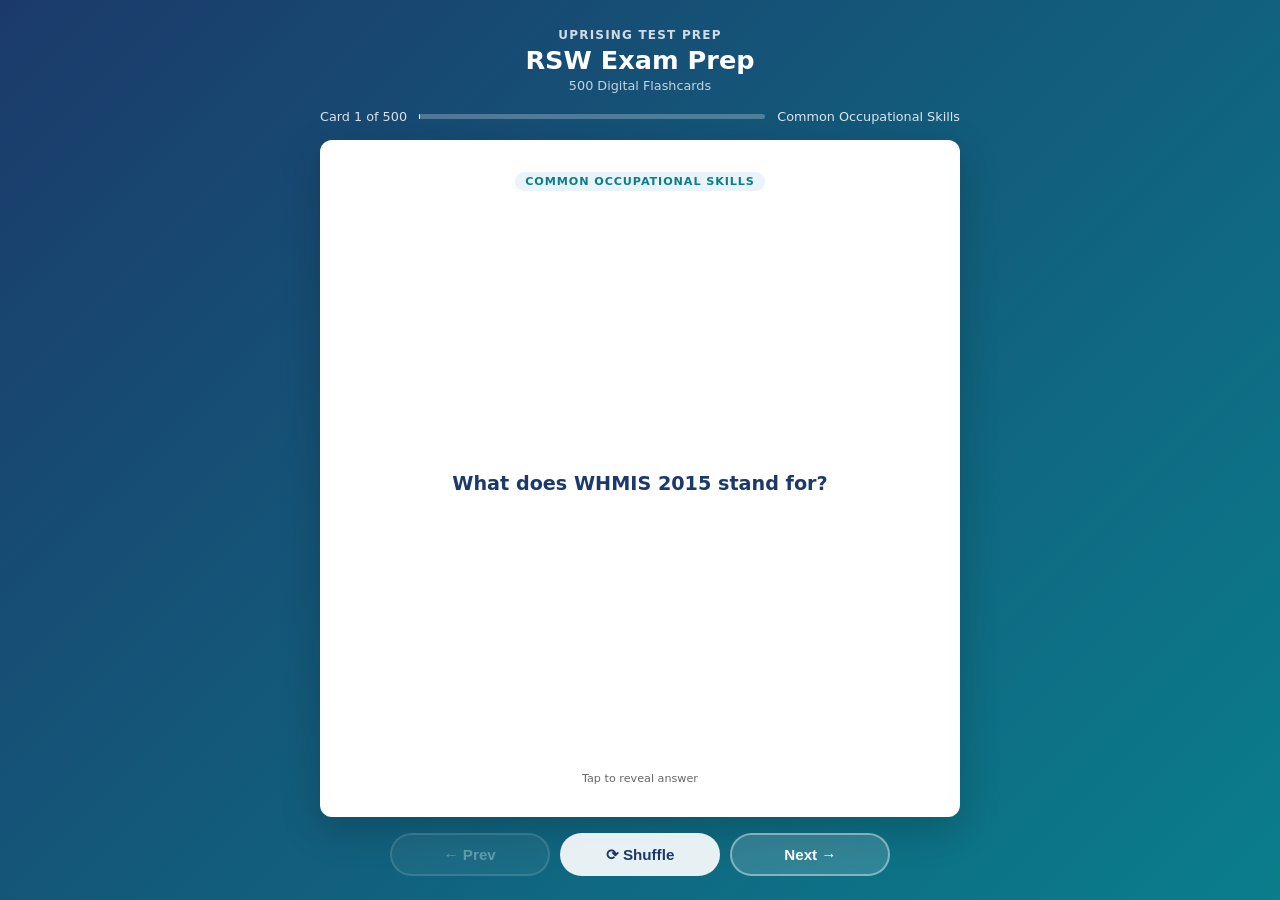
==== flashcards/index.html @ e1ae6722 "Deploy RSW exam" ====
<!DOCTYPE html>
<html lang="en">
<head>
  <meta charset="UTF-8">
  <meta name="viewport" content="width=device-width, initial-scale=1.0">
  <title>RSW Exam Prep — Flashcards</title>
  <style>
    :root {
      --blue:   #1B3A6B;
      --teal:   #0A7E8C;
      --ltblue: #E8F4F8;
      --white:  #FFFFFF;
      --text:   #1A1A1A;
      --muted:  #666;
      --radius: 12px;
    }
    * { box-sizing: border-box; margin: 0; padding: 0; }
    html, body { height: 100%; }
    body {
      font-family: 'Segoe UI', system-ui, sans-serif;
      background: linear-gradient(135deg, var(--blue) 0%, var(--teal) 100%);
      min-height: 100dvh;
      display: flex;
      flex-direction: column;
      align-items: center;
      padding: 1.25rem 1rem 1rem;
      gap: 0.75rem;
      overflow-x: hidden;
    }
    header { text-align: center; color: #fff; flex-shrink: 0; }
    header .brand { font-size: 0.75rem; font-weight: 700; letter-spacing: 0.1em; opacity: 0.8; text-transform: uppercase; }
    header h1 { font-size: 1.3rem; font-weight: 800; margin-top: 0.2rem; }
    header .subtitle { font-size: 0.8rem; opacity: 0.75; margin-top: 0.15rem; }
    #progress-info {
      display: flex; align-items: center; gap: 0.75rem;
      color: rgba(255,255,255,0.85); font-size: 0.8rem;
      flex-shrink: 0; width: 100%; max-width: 640px;
    }
    #progress-bar-track {
      flex: 1; background: rgba(255,255,255,0.25);
      border-radius: 4px; height: 5px;
    }
    #progress-bar-fill { height: 100%; background: #fff; border-radius: 4px; transition: width 0.3s; }
    .card-scene {
      width: 100%; max-width: 640px;
      perspective: 1200px;
      cursor: pointer;
      flex: 1; min-height: 0;
      display: flex; flex-direction: column;
    }
    .card-inner {
      position: relative; width: 100%;
      flex: 1; min-height: 0;
      transition: transform 0.55s cubic-bezier(.4,0,.2,1);
      transform-style: preserve-3d;
    }
    .card-scene.flipped .card-inner { transform: rotateY(180deg); }
    .card-face {
      position: absolute; inset: 0;
      backface-visibility: hidden; -webkit-backface-visibility: hidden;
      border-radius: var(--radius);
      display: flex; flex-direction: column;
      padding: 1.5rem 1.75rem;
      box-shadow: 0 12px 40px rgba(0,0,0,0.2);
      overflow: hidden;
    }
    .card-front { background: var(--white); align-items: center; justify-content: center; }
    .card-back  { background: var(--ltblue); transform: rotateY(180deg); }
    .card-badge {
      font-size: 0.7rem; font-weight: 700; text-transform: uppercase;
      letter-spacing: 0.08em;
      background: var(--ltblue); color: var(--teal);
      padding: 0.2rem 0.65rem; border-radius: 20px;
      margin-bottom: 0.85rem; flex-shrink: 0;
    }
    .card-back .card-badge { background: rgba(10,126,140,0.12); }
    .card-front .q-text {
      font-size: 1.1rem; font-weight: 600; color: var(--blue); line-height: 1.55;
      text-align: center; overflow-y: auto; flex: 1;
      display: flex; align-items: center; justify-content: center;
      scrollbar-width: thin; scrollbar-color: rgba(27,58,107,0.3) transparent;
    }
    .card-back .a-label { font-size: 0.7rem; font-weight: 700; color: var(--teal); text-transform: uppercase; letter-spacing: 0.08em; margin-bottom: 0.4rem; flex-shrink: 0; }
    .card-back .a-text  {
      font-size: 0.975rem; color: var(--text); line-height: 1.65;
      overflow-y: auto; flex: 1; min-height: 0; padding-right: 4px;
      scrollbar-width: thin; scrollbar-color: rgba(10,126,140,0.4) transparent;
    }
    .card-back .a-text::-webkit-scrollbar { width: 4px; }
    .card-back .a-text::-webkit-scrollbar-track { background: transparent; }
    .card-back .a-text::-webkit-scrollbar-thumb { background: rgba(10,126,140,0.4); border-radius: 4px; }
    .tap-hint { flex-shrink: 0; margin-top: 0.6rem; font-size: 0.7rem; color: var(--muted); text-align: center; }
    .card-back .tap-hint { color: var(--teal); opacity: 0.7; }
    .controls {
      display: flex; gap: 0.65rem; flex-wrap: nowrap;
      justify-content: center; flex-shrink: 0;
      width: 100%; max-width: 640px;
      padding-bottom: env(safe-area-inset-bottom, 0px);
    }
    .btn {
      padding: 0.6rem 1.2rem; border-radius: 50px;
      border: 2px solid rgba(255,255,255,0.4);
      background: rgba(255,255,255,0.15); color: #fff;
      font-weight: 700; font-size: 0.875rem; cursor: pointer;
      transition: all 0.2s; backdrop-filter: blur(4px);
      white-space: nowrap; flex: 1; max-width: 160px;
    }
    .btn:hover { background: rgba(255,255,255,0.3); border-color: rgba(255,255,255,0.7); }
    .btn:active { transform: scale(0.96); }
    .btn:disabled { opacity: 0.35; cursor: not-allowed; }
    .btn.btn-primary { background: rgba(255,255,255,0.9); color: var(--blue); border-color: transparent; }
    .btn.btn-primary:hover { background: #fff; }
    #loading { color: rgba(255,255,255,0.8); font-size: 1rem; text-align: center; padding: 3rem; flex: 1; }
    @media (min-width: 768px) {
      body { padding: 1.75rem 1.5rem 1.5rem; gap: 1rem; }
      header h1 { font-size: 1.6rem; }
      .card-face { padding: 2rem 2.5rem; }
      .card-front .q-text { font-size: 1.2rem; }
      .card-back .a-text { font-size: 1.05rem; }
      .btn { font-size: 0.95rem; padding: 0.65rem 1.4rem; }
    }
    @media (max-width: 380px) {
      body { padding: 0.75rem; gap: 0.5rem; }
      header .brand { font-size: 0.65rem; }
      header h1 { font-size: 1.1rem; }
      header .subtitle { display: none; }
      .card-face { padding: 1rem 1.1rem; }
      .card-front .q-text { font-size: 0.975rem; }
      .card-back .a-text { font-size: 0.875rem; }
      .btn { font-size: 0.8rem; padding: 0.5rem 0.75rem; }
    }
  </style>
</head>
<body>
<header>
  <div class="brand">Uprising Test Prep</div>
  <h1>RSW Exam Prep</h1>
  <div class="subtitle">500 Digital Flashcards</div>
</header>
<div id="progress-info">
  <span id="card-counter">Card 1 of 500</span>
  <div id="progress-bar-track"><div id="progress-bar-fill" style="width:0%"></div></div>
  <span id="domain-label"></span>
</div>
<div id="loading">Loading flashcards...</div>
<div class="card-scene" id="card-scene" style="display:none" onclick="flipCard()">
  <div class="card-inner" id="card-inner">
    <div class="card-face card-front">
      <div class="card-badge" id="front-badge"></div>
      <div class="q-text" id="q-text"></div>
      <div class="tap-hint">Tap to reveal answer</div>
    </div>
    <div class="card-face card-back">
      <div class="card-badge" id="back-badge">Answer</div>
      <div class="a-label">Answer</div>
      <div class="a-text" id="a-text"></div>
      <div class="tap-hint">Tap to flip back</div>
    </div>
  </div>
</div>
<div class="controls" id="controls" style="display:none">
  <button class="btn" id="prev-btn" onclick="event.stopPropagation();move(-1)" disabled>&#8592; Prev</button>
  <button class="btn btn-primary" onclick="event.stopPropagation();shuffleCards()">&#10227; Shuffle</button>
  <button class="btn" id="next-btn" onclick="event.stopPropagation();move(1)">Next &#8594;</button>
</div>
<script>
const DOMAIN_LABELS = {
  common_occupational_skills: "Common Occupational Skills",
  layout_and_fabrication: "Layout and Fabrication",
  cutting_and_gouging: "Cutting and Gouging",
  welding_processes: "Welding Processes",
};
let cards   = [];
let current = 0;
async function init() {
  try {
    const res = await fetch('flashcards.json');
    if (!res.ok) throw new Error('Network error');
    cards = await res.json();
    document.getElementById('loading').style.display    = 'none';
    document.getElementById('card-scene').style.display = 'flex';
    document.getElementById('controls').style.display   = 'flex';
    show();
  } catch (e) {
    document.getElementById('loading').textContent = 'Error loading flashcards. Please try refreshing.';
  }
}
function domainLabel(key) {
  return DOMAIN_LABELS[key] || key.replace(/_/g, ' ').replace(/\b\w/g, c => c.toUpperCase());
}
function show() {
  const c = cards[current];
  document.getElementById('card-scene').classList.remove('flipped');
  document.getElementById('a-text').scrollTop = 0;
  const label = domainLabel(c.domain || c.chapter || '');
  document.getElementById('q-text').textContent       = c.front;
  document.getElementById('a-text').textContent       = c.back;
  document.getElementById('front-badge').textContent  = label;
  document.getElementById('back-badge').textContent   = label;
  document.getElementById('card-counter').textContent = `Card ${current+1} of ${cards.length}`;
  document.getElementById('domain-label').textContent = label;
  document.getElementById('progress-bar-fill').style.width = `${((current+1)/cards.length*100).toFixed(1)}%`;
  document.getElementById('prev-btn').disabled = current === 0;
  document.getElementById('next-btn').disabled = current === cards.length - 1;
}
function flipCard() { document.getElementById('card-scene').classList.toggle('flipped'); }
function move(dir) {
  const next = current + dir;
  if (next < 0 || next >= cards.length) return;
  current = next; show();
}
function shuffleCards() {
  for (let i = cards.length - 1; i > 0; i--) {
    const j = Math.floor(Math.random() * (i+1));
    [cards[i], cards[j]] = [cards[j], cards[i]];
  }
  current = 0; show();
}
document.addEventListener('keydown', e => {
  if (e.key === 'ArrowRight' || e.key === 'ArrowDown') move(1);
  else if (e.key === 'ArrowLeft' || e.key === 'ArrowUp') move(-1);
  else if (e.key === ' ' || e.key === 'Enter') { e.preventDefault(); flipCard(); }
});
init();
</script>
</body>
</html>
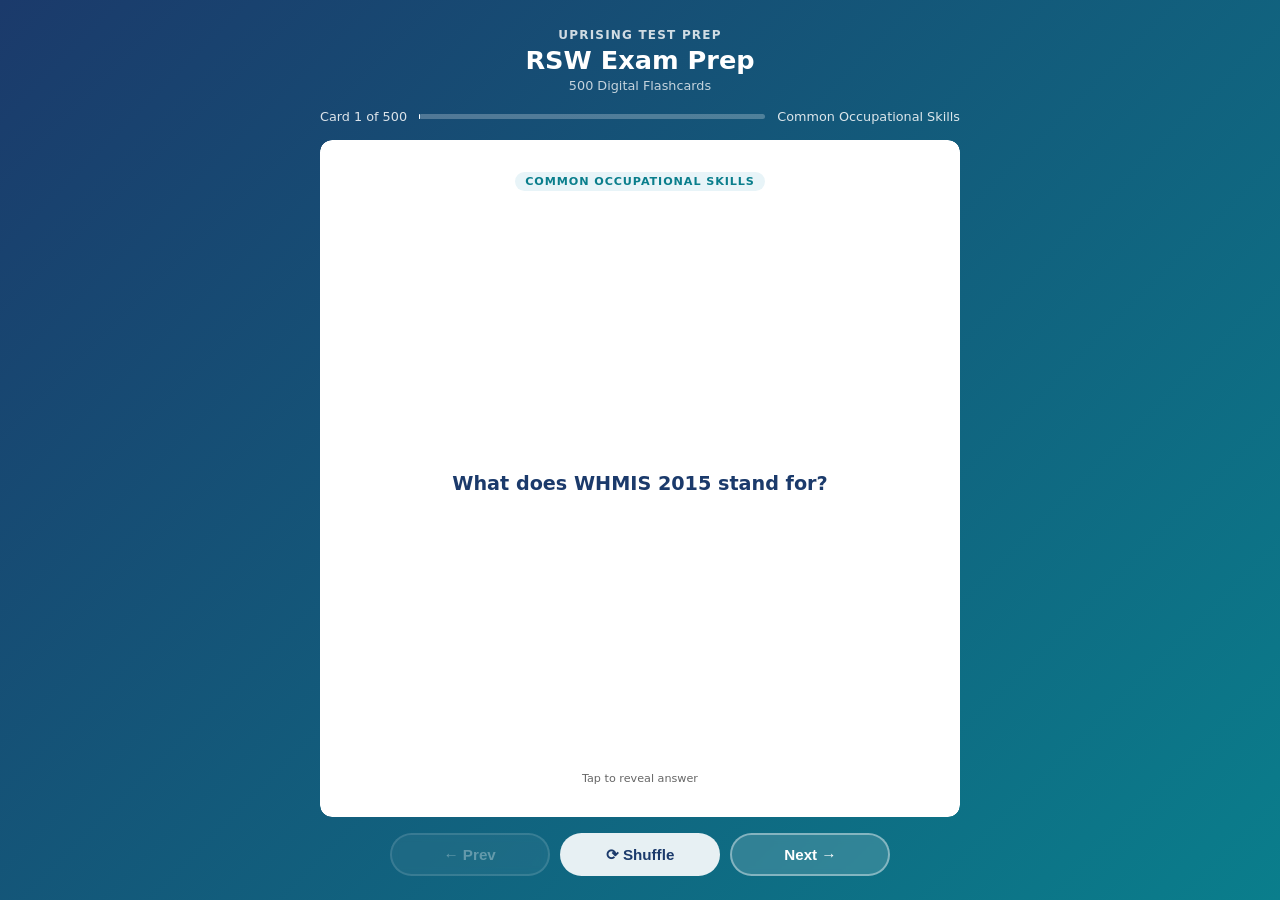
==== commit 7f9c1129: "Flashcards: clip the answer at the card so it cannot cover Prev/Next in Safari and on iOS" ====
--- a/flashcards/index.html
+++ b/flashcards/index.html
@@ -19,7 +19,12 @@
     body {
       font-family: 'Segoe UI', system-ui, sans-serif;
       background: linear-gradient(135deg, var(--blue) 0%, var(--teal) 100%);
-      min-height: 100dvh;
+      /* Pinned, not min-height: the page must never grow, or the controls
+         get pushed below the fold on iOS where 100dvh and height:100%
+         disagree. The height:100% rule above is the pre-dvh fallback. */
+      height: 100dvh;
+      max-height: 100dvh;
+      overflow: hidden;
       display: flex;
       flex-direction: column;
       align-items: center;
@@ -47,6 +52,13 @@
       cursor: pointer;
       flex: 1; min-height: 0;
       display: flex; flex-direction: column;
+    
+      /* WebKit does not clip overflow inside a preserve-3d context, so the
+         answer pane's own clip is dropped and a long answer paints over the
+         Prev/Next row. This element only sets the perspective and is NOT
+         itself in the 3D context, so its clip is honoured in every engine. */
+      overflow: hidden;
+      border-radius: var(--radius);
     }
     .card-inner {
       position: relative; width: 100%;
@@ -63,6 +75,12 @@
       padding: 1.5rem 1.75rem;
       box-shadow: 0 12px 40px rgba(0,0,0,0.2);
       overflow: hidden;
+    
+      /* Painting through a mask forces WebKit to allocate a real clipping
+         layer for a 3D-transformed element, which is what makes the
+         overflow:hidden and the rounded corners above actually apply. */
+      -webkit-mask-image: -webkit-radial-gradient(#fff, #000);
+              mask-image: radial-gradient(#fff, #000);
     }
     .card-front { background: var(--white); align-items: center; justify-content: center; }
     .card-back  { background: var(--ltblue); transform: rotateY(180deg); }
@@ -85,6 +103,9 @@
       font-size: 0.975rem; color: var(--text); line-height: 1.65;
       overflow-y: auto; flex: 1; min-height: 0; padding-right: 4px;
       scrollbar-width: thin; scrollbar-color: rgba(10,126,140,0.4) transparent;
+    
+      -webkit-overflow-scrolling: touch;
+      overscroll-behavior: contain;
     }
     .card-back .a-text::-webkit-scrollbar { width: 4px; }
     .card-back .a-text::-webkit-scrollbar-track { background: transparent; }
